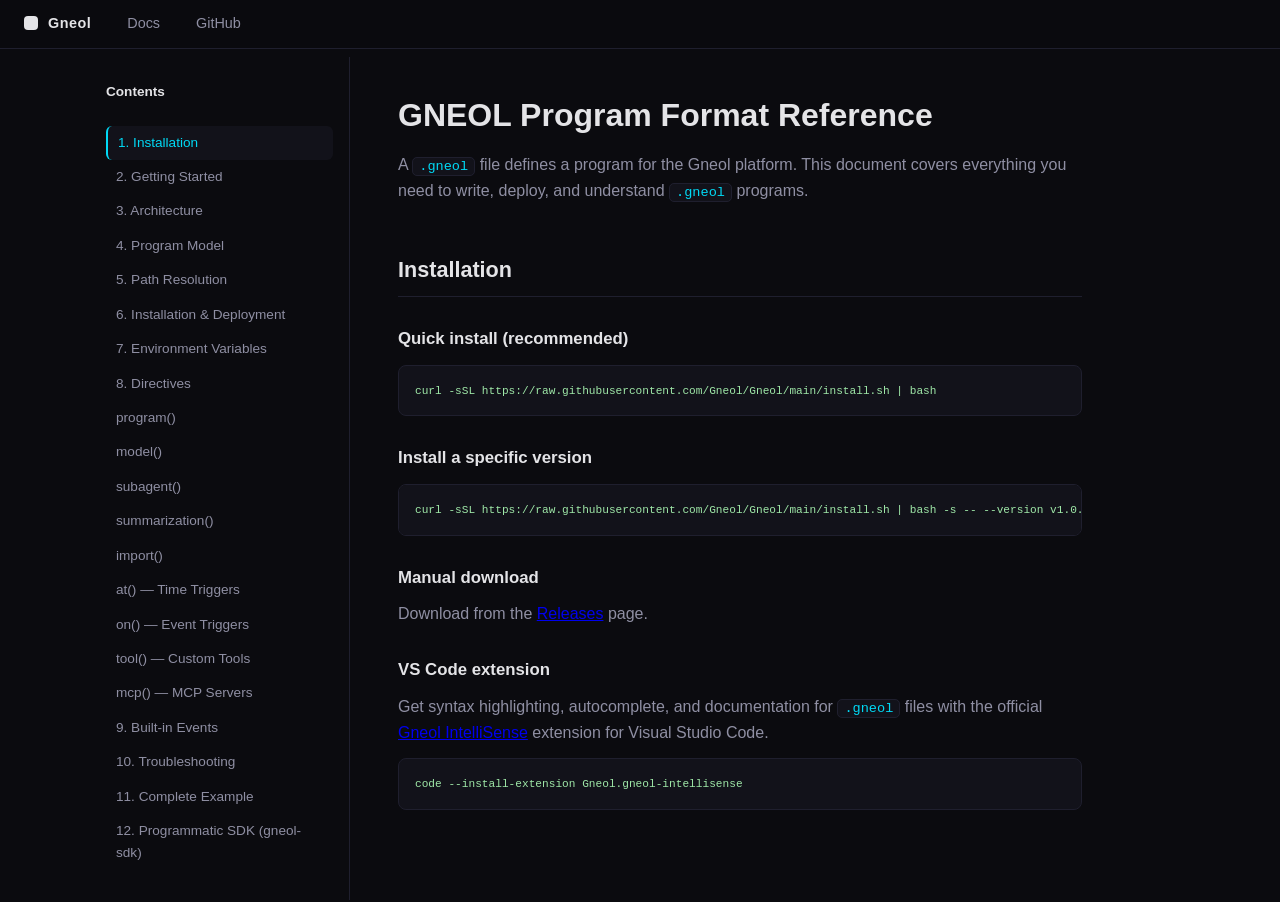
==== docs/index.html @ 024ddbb0 "docs: add Architecture section and .avatar() directive documentation - Architecture: local backgroun" ====
<!DOCTYPE html>
<html lang="en">
  <head>
    <meta charset="UTF-8" />
    <meta name="viewport" content="width=device-width, initial-scale=1.0" />
    <title>GNEOL Program Format Reference — Gneol Docs</title>
    <meta name="description" content="Complete reference for writing .gneol programs: program headers, models, subagents, triggers, tools, and MCP servers." />
    <style>
      :root {
        --bg: #0b0b0f;
        --bg-elev: #12121a;
        --border: #1f1f2e;
        --text: #e4e4e7;
        --text-dim: #8f8fa3;
        --accent: #6c5ce7;
        --accent-2: #00d9f5;
      }
      * { margin: 0; padding: 0; box-sizing: border-box; }
      body {
        font-family: -apple-system, BlinkMacSystemFont, "Segoe UI", Roboto, sans-serif;
        background: var(--bg);
        color: var(--text);
        line-height: 1.65;
      }
      code, pre {
        font-family: "SF Mono", Menlo, Monaco, Consolas, monospace;
      }
      .topbar {
        position: sticky;
        top: 0;
        background: rgba(11,11,15,0.9);
        backdrop-filter: blur(10px);
        border-bottom: 1px solid var(--border);
        padding: 12px 24px;
        display: flex;
        align-items: center;
        gap: 20px;
      }
      .topbar a {
        color: var(--text-dim);
        text-decoration: none;
        font-size: 0.9rem;
        margin-right: 16px;
      }
      .topbar a:hover, .topbar a.logo:hover { color: var(--text); }
      .topbar a.logo { color: var(--text); font-weight: 700; letter-spacing: 0.5px; }
      .topbar a.logo::before {
        content: "";
        display: inline-block;
        width: 14px;
        height: 14px;
        background: var(--text);
        border-radius: 4px;
        margin-right: 10px;
        vertical-align: -2px;
      }
      .layout {
        display: grid;
        grid-template-columns: 260px 1fr;
        max-width: 1100px;
        margin: 0 auto;
      }
      .sidebar {
        position: sticky;
        top: 57px;
        height: calc(100vh - 57px);
        overflow-y: auto;
        border-right: 1px solid var(--border);
        padding: 24px 16px;
        font-size: 0.85rem;
      }
      .sidebar a {
        display: block;
        color: var(--text-dim);
        text-decoration: none;
        padding: 6px 10px;
        border-radius: 6px;
      }
      .sidebar a:hover {
        color: var(--text);
        background: var(--bg-elev);
      }
      .content {
        padding: 40px 48px 80px;
        max-width: 780px;
      }
      .doc-section { display: none; }
      .doc-section.active { display: block; }
      .sidebar a.active { color: var(--accent-2); background: var(--bg-elev); border-left: 2px solid var(--accent-2); }
      h1 { font-size: 2rem; margin-bottom: 8px; }
      h2 {
        font-size: 1.35rem;
        margin: 48px 0 16px;
        padding-bottom: 8px;
        border-bottom: 1px solid var(--border);
      }
      h3 { font-size: 1.05rem; margin: 28px 0 10px; }
      h4 { margin: 20px 0 8px; }
      p { margin: 10px 0; color: var(--text-dim); }
      ul, ol { margin: 10px 0 10px 24px; color: var(--text-dim); }
      li { margin: 4px 0; }
      code {
        background: var(--bg-elev);
        border: 1px solid var(--border);
        padding: 1px 6px;
        border-radius: 5px;
        font-size: 0.85em;
        color: var(--accent-2);
      }
      pre {
        background: var(--bg-elev);
        border: 1px solid var(--border);
        border-radius: 8px;
        padding: 14px 16px;
        overflow-x: auto;
        margin: 12px 0;
        font-size: 0.82rem;
      }
      pre code { background: none; border: none; padding: 0; color: #9fe8a8; }
      table {
        border-collapse: collapse;
        width: 100%;
        margin: 12px 0;
        font-size: 0.85rem;
      }
      th, td {
        border: 1px solid var(--border);
        padding: 8px 12px;
        text-align: left;
        color: var(--text-dim);
      }
      th { background: var(--bg-elev); color: var(--text); }
      .note {
        background: rgba(108,92,231,0.08);
        border-left: 3px solid var(--accent);
        padding: 10px 14px;
        border-radius: 0 6px 6px 0;
        margin: 12px 0;
        font-size: 0.9rem;
        color: var(--text-dim);
      }
      .note strong { color: var(--text); }
      .arch { text-align: center; margin: 20px 0; }
      .arch-node {
        display: inline-block;
        border: 1px solid var(--border);
        background: var(--bg-elev);
        border-radius: 8px;
        padding: 10px 18px;
        font-size: 0.8rem;
        color: var(--text-dim);
        min-width: 150px;
      }
      .arch-node strong { display: block; color: var(--text); font-size: 0.78rem; letter-spacing: 0.6px; margin-bottom: 2px; }
      .arch-server { border-color: var(--accent); box-shadow: 0 0 24px rgba(108,92,231,0.18); }
      .arch-cols { display: flex; justify-content: center; gap: 16px; flex-wrap: wrap; margin-top: 14px; }
      .arch-col { display: flex; flex-direction: column; align-items: center; }
      .arch-arrow { color: var(--accent-2); line-height: 1; margin-bottom: 4px; font-size: 0.9rem; }
      @media (max-width: 820px) {
        .layout { grid-template-columns: 1fr; }
        .sidebar { display: none; }
        .content { padding: 24px 20px 60px; }
        .mobile-nav {
          display: block;
          position: sticky;
          top: 57px;
          z-index: 100;
          padding: 12px 20px;
          background: var(--bg);
          border-bottom: 1px solid var(--border);
        }
        .mobile-nav select {
          width: 100%;
          background: var(--bg-elev);
          color: var(--text);
          border: 1px solid var(--border);
          border-radius: 0;
          font-family: inherit;
          font-size: 0.85rem;
          padding: 8px 10px;
          outline: none;
        }
      }
      .mobile-nav { display: none; }
    
    </style>
    <noscript><style>.doc-section { display: block !important; }</style></noscript>
  </head>
  <body>
    <div class="topbar">
      <a href="../" class="logo">Gneol</a>
      <a href="#getting-started">Docs</a>
      <a href="https://github.com/Gneol/Gneol" target="_blank" rel="noopener">GitHub</a>
    </div>

    <div class="mobile-nav">
      <select id="mobile-section-select" aria-label="Jump to section"></select>
    </div>

    <div class="layout">
      <nav class="sidebar">
        <strong>Contents</strong>
        <br /><br />
        <a href="#installation">1. Installation</a>
        <a href="#getting-started">2. Getting Started</a>
        <a href="#architecture">3. Architecture</a>
        <a href="#program-model">4. Program Model</a>
        <a href="#path-resolution">5. Path Resolution</a>
        <a href="#installation-deployment">6. Installation &amp; Deployment</a>
        <a href="#env-vars">7. Environment Variables</a>
        <a href="#directives">8. Directives</a>
        <a href="#program">program()</a>
        <a href="#model">model()</a>
        <a href="#subagent">subagent()</a>
        <a href="#summarization">summarization()</a>
        <a href="#import">import()</a>
        <a href="#at">at() — Time Triggers</a>
        <a href="#on">on() — Event Triggers</a>
        <a href="#tool">tool() — Custom Tools</a>
        <a href="#mcp">mcp() — MCP Servers</a>
        <a href="#built-in-events">9. Built-in Events</a>
        <a href="#troubleshooting">10. Troubleshooting</a>
        <a href="#complete-example">11. Complete Example</a>
        <a href="#sdk">12. Programmatic SDK (gneol-sdk)</a>
      </nav>

      <main class="content">
        <h1>GNEOL Program Format Reference</h1>
        <p>A <code>.gneol</code> file defines a program for the Gneol platform. This document covers everything you need to write, deploy, and understand <code>.gneol</code> programs.</p>

        
<div class="doc-section" id="sec-installation">
<h2 id="installation">
Installation</h2>
        <h3>Quick install (recommended)</h3>
<pre><code>curl -sSL https://raw.githubusercontent.com/Gneol/Gneol/main/install.sh | bash</code></pre>
        <h3>Install a specific version</h3>
<pre><code>curl -sSL https://raw.githubusercontent.com/Gneol/Gneol/main/install.sh | bash -s -- --version v1.0.0</code></pre>
        <h3>Manual download</h3>
        <p>Download from the <a href="https://github.com/Gneol/Gneol/releases" target="_blank" rel="noopener">Releases</a> page.</p>
        <h3>VS Code extension</h3>
        <p>
          Get syntax highlighting, autocomplete, and documentation for
          <code>.gneol</code> files with the official
          <a href="https://marketplace.visualstudio.com/items?itemName=Gneol.gneol-intellisense" target="_blank" rel="noopener">Gneol IntelliSense</a>
          extension for Visual Studio Code.
        </p>
<pre><code>code --install-extension Gneol.gneol-intellisense</code></pre>

        
</div>
<div class="doc-section" id="sec-getting-started">
<h2 id="getting-started">
Getting Started</h2>
        <p>A minimal <code>.gneol</code> program is just a header:</p>
<pre><code>program("Hello World")
  .model("fast-llm")</code></pre>
        <div class="note"><strong>Note:</strong> model tags that are not declared in the file must already exist on the local runtime (e.g. pre-cached tags shipped with fresh installs or added via <code>gneol model</code>).</div>
        <p>Save it as <code>hello.gneol</code>, then deploy:</p>
<pre><code>gneol deploy -f hello.gneol -i</code></pre>
        <p>This deploys the program and starts an interactive chat session. To watch the file and redeploy automatically on every save, use <code>-w</code> instead:</p>
<pre><code>gneol deploy -f hello.gneol -w</code></pre>
        <p>Then talk to your agent:</p>
<pre><code>gneol        # start an interactive session in the current directory
gneol -a     # list and select an existing agent, then start chatting</code></pre>
        <p>That creates an agent named after your program title. Agents are the workers of Gneol: they receive messages, call functions, and execute triggers. From here you can add models, subagents, triggers, tools, and MCP servers as described below.</p>

        
</div>
<div class="doc-section" id="sec-architecture">
<h2 id="architecture">
Architecture</h2>
        <p>Gneol runs as a <strong>local background server</strong>. It holds all runtime state &mdash; souls, programs, models, tools, triggers, event buckets, and sessions &mdash; under <code>~/.gneol</code>, and listens on a local port (default <code>3999</code>). The <code>gneol</code> terminal command is a lightweight <strong>client</strong> that connects to that server. Keeping state in one place is what makes Gneol's system of cooperating agents work.</p>

        <div class="arch">
          <div class="arch-node arch-server">
            <strong>GNEOL SERVER</strong>
            local daemon &middot; state in ~/.gneol &middot; default port 3999
          </div>
          <div class="arch-cols">
            <div class="arch-col">
              <span class="arch-arrow">&#9650;</span>
              <div class="arch-node"><strong>gneol</strong>CLI / terminal</div>
            </div>
          </div>
        </div>

        <p>Start the server explicitly:</p>
<pre><code>gneol start           # start the local server (foreground)
gneol start -d        # start it in the background and detach
gneol start -p 4000   # listen on a custom port instead of 3999</code></pre>

        <p>Check whether it is up with <code>gneol status</code>, and shut it down with <code>gneol stop</code>.</p>

        <p>With the server running, calling <code>gneol</code> on its own starts an interactive session in the current directory.</p>

        <h3>Programs</h3>
        <p>When you run <code>gneol</code> in a directory that has no <code>index.gneol</code>, it asks how you would like to proceed and can create a starter program there. To deploy a program under any other name, point <code>deploy</code> at the file:</p>
<pre><code>gneol deploy -f custom.gneol   # deploy a program with any name</code></pre>

        <div class="note"><strong>Note:</strong> the server owns the runtime state, so a deployment is applied there rather than in your local directory.</div>

        

</div>

<div class="doc-section" id="sec-program-model">
<h2 id="program-model">
Program Model</h2>
        <p>Gneol programs describe a system of cooperating agents. For the client/server runtime that hosts them, see <a href="#architecture">Architecture</a>.</p>
        <ul>
          <li><strong>Program</strong> — a <code>.gneol</code> file. Defines models, subagents, triggers, tools, and MCP connections.</li>
          <li><strong>Agent</strong> — a worker spawned from the program header. Each agent has a name, traits, backstory, workspace, and a model.</li>
          <li><strong>Subagent</strong> — a specialized child agent declared with <code>subagent("Name")</code>. Useful for delegating focused tasks (CI monitoring, UI debugging, etc.).</li>
          <li><strong>Trigger</strong> — <code>at()</code> (time-based) or <code>on()</code> (event-based) blocks that fire actions automatically.</li>
          <li><strong>Tool</strong> — a function an agent can call. Built-ins come from the platform; custom ones come from <code>tool()</code> scripts or MCP servers.</li>
          <li><strong>MCP Server</strong> — an external Model Context Protocol server whose tools become callable by agents.</li>
        </ul>
        <p>A deployed program creates a root agent. It can dispatch work to its subagents (e.g., via trigger routing with <code>.sentinel("Name")</code>).</p>

        
</div>
<div class="doc-section" id="sec-path-resolution">
<h2 id="path-resolution">
Path Resolution</h2>
        <p><strong>All relative paths in a <code>.gneol</code> file resolve relative to the directory containing that <code>.gneol</code> file</strong> — not the process CWD and not the agent workspace.</p>
        <p>This applies to:</p>
        <ul>
          <li><code>.context("Label").resource("path")</code></li>
          <li><code>import("path")</code></li>
          <li><code>.script("path")</code> in <code>tool()</code></li>
          <li><code>.config("path")</code> in <code>mcp()</code></li>
          <li><code>.ifExec("path", ...)</code> in <code>at()</code>/<code>on()</code></li>
        </ul>
        <p>Absolute paths and URLs are used as-is.</p>

        
</div>
<div class="doc-section" id="sec-installation-deployment">
<h2 id="installation-deployment">
Installation &amp; Deployment</h2>
        <p>Programs are deployed with the Gneol CLI. Start the runtime first if it isn't already running:</p>
<pre><code>gneol start          # start the runtime (--daemonize to run in background)
gneol deploy -f path/to/file.gneol          # deploy once
gneol deploy -f path/to/file.gneol -i       # deploy, then start an interactive session
gneol deploy -f path/to/file.gneol -w       # watch the file and redeploy on save</code></pre>
        <p><code>deploy</code> reconciles runtime state with your <code>.gneol</code> script:</p>
        <ol>
          <li>Parses the <code>.gneol</code> file and its <code>import()</code>s.</li>
          <li>Creates/updates the root agent for the program.</li>
          <li>Applies model bindings, subagent declarations, and triggers.</li>
          <li>Loads custom <code>tool()</code> scripts.</li>
          <li>Connects <code>mcp()</code> servers and syncs their tools.</li>
          <li>Rebuilds the agent's function list so new tools are immediately available.</li>
        </ol>
        <div class="note"><strong>Note:</strong> some sync steps (e.g., MCP connections) require a runtime restart to take full effect.</div>
        <p>Use <code>-i</code> to jump straight into a chat after deploying, or <code>-w</code> to watch your <code>.gneol</code> file and auto-redeploy every time you save.</p>
        <h3>Other useful commands</h3>
        <table>
          <tr><th>Command</th><th>Purpose</th></tr>
          <tr><td><code>gneol agent list</code></td><td>List agents on the local runtime.</td></tr>
          <tr><td><code>gneol agent scaffold &lt;name&gt;</code></td><td>Generate an agent scaffold as a <code>.gneol</code> snippet.</td></tr>
          <tr><td><code>gneol model list</code></td><td>List models on the local runtime.</td></tr>
          <tr><td><code>gneol mcp list</code></td><td>List MCP servers.</td></tr>
          <tr><td><code>gneol tool list</code></td><td>List tools.</td></tr>
          <tr><td><code>gneol event list</code></td><td>List events.</td></tr>
          <tr><td><code>gneol schedule list</code></td><td>List scheduled triggers.</td></tr>
          <tr><td><code>gneol secrets &lt;action&gt; [key] [value]</code></td><td>Manage encrypted API key store (<code>list</code>, <code>get</code>, <code>set</code>, <code>delete</code>).</td></tr>
          <tr><td><code>gneol convert</code></td><td>Convert <code>.gneol</code> to/from JSON or YAML.</td></tr>
          <tr><td><code>gneol rollback [target]</code></td><td>Rollback a previous deployment or resource change.</td></tr>
          <tr><td><code>gneol stop</code></td><td>Stop the runtime.</td></tr>
          <tr><td><code>gneol -a</code></td><td>List and select an existing agent, then start chatting.</td></tr>
        </table>
        <p>Run <code>gneol --help</code> for the full command list.</p>
        <div class="note"><strong>API keys:</strong> store secrets with <code>gneol secrets set &lt;key&gt; &lt;value&gt;</code>, then reference them from your program with <code>program().env(".env")</code> or <code>.model().apiKey("ENV_VAR")</code> — no hard-coded keys in your <code>.gneol</code> file.</div>

        
</div>

<div class="doc-section" id="sec-env-vars">
<h2 id="env-vars">Environment Variables</h2>
        <p>There are three ways to provide environment variables and API keys to your Gneol programs:</p>

        <h3>1. Global Secret Store (gneol secrets)</h3>
        <p>Store API keys and tokens globally, encrypted on your machine:</p>
<pre><code>gneol secrets set OPENROUTER_API_KEY sk-...
gneol secrets list
gneol secrets get OPENROUTER_API_KEY
gneol secrets delete OPENROUTER_API_KEY</code></pre>
        <p>Reference keys by name in your <code>.gneol</code> file — no hard-coded secrets:</p>
<pre><code>model("fast-llm")
  .provider("openrouter")
  .modelId("openai/gpt-4o-mini")
  .apiKey("OPENROUTER_API_KEY")</code></pre>

        <h3>2. Per-Program Env File</h3>
        <p>Point your program at a <code>.env</code> file on disk. Variables are injected into the program environment:</p>
<pre><code>program("My App")
  .env(".env")</code></pre>
        <p>If omitted, Gneol auto-detects a <code>.env</code> file in the program directory.</p>

        <h3>3. Shell Environment</h3>
        <p>Export variables in your terminal shell before running Gneol — available to all programs:</p>
<pre><code>export OPENROUTER_API_KEY=sk-...
gneol deploy -f hello.gneol</code></pre>

        
</div>
<div class="doc-section" id="sec-directives">
<h2 id="directives">
Directives</h2>

        <h3 id="program">1. program()</h3>
        <p>The program header. Every <code>.gneol</code> file must contain exactly one <code>program()</code> directive. <code>import()</code> directives may appear before it; all other directives must come after.</p>
<pre><code>program("Title")</code></pre>
        <table>
          <tr><th>Sub-function</th><th>Description</th></tr>
          <tr><td><code>.model("tag")</code></td><td>Assigns the parent agent's model tag.</td></tr>
          <tr><td><code>.use("agentId")</code></td><td>Binds the program to a specific existing agent. Usually auto-injected on install.</td></tr>
          <tr><td><code>.env("path")</code></td><td>Specifies an env file path (default: auto-detect).</td></tr>
          <tr><td><code>.context("Label").text("static text")</code></td><td>Injects static context into the system message.</td></tr>
          <tr><td><code>.context("Label").resource("path/or/url")</code></td><td>Loads file/URL content into the system message.</td></tr>
          <tr><td><code>.id("agentId")</code></td><td>Explicitly sets the agent ID. Unless you know what you're doing, let it be auto-injected.</td></tr>
          <tr><td><code>.avatar("path/or/url")</code></td><td>Sets the agent's avatar: a local <code>.glb</code> file path or an <code>http(s)://</code> URL pointing at a 3D model. Stored on the soul as <code>avatarUri</code>. Relative paths resolve against the program directory, preferring an <code>avatar/</code> subfolder when the file lives there.</td></tr>
        </table>
<pre><code>program("My App")
  .model("fast-llm")
  .env(".env")
  .context("Policy").text("Never share internal keys.")
  .context("FAQ").resource("./docs/faq.md")
  .avatar("src/avatar/Casual3_Female.glb")</code></pre>

        <div class="note"><strong>Avatars:</strong> the model is served at <code>GET /avatar?id=&lt;soulId&gt;</code> &mdash; remote URLs get a <code>302</code> redirect, local <code>.glb</code> files are served directly as <code>model/gltf-binary</code>. Opening the avatar client with <code>?id=&lt;soulId&gt;</code> loads the model and registers its animation clips, which enables <code>Internal.fetchAvatarAnimations</code> and <code>Internal.animateAvatar</code>.</div>

        <h3 id="model">2. model()</h3>
        <p>Declares a model binding for a tag used by agents, subagents, or summarization.</p>
<pre><code>model("tag")</code></pre>
        <table>
          <tr><th>Sub-function</th><th>Description</th></tr>
          <tr><td><code>.provider("name")</code></td><td>The provider name (e.g., <code>openrouter</code>). Required if <code>.apiKey()</code> is set.</td></tr>
          <tr><td><code>.modelId("id")</code></td><td>The model identifier (e.g., <code>openai/gpt-4o</code>).</td></tr>
          <tr><td><code>.apiKey("ENV_VAR")</code></td><td>Env variable name holding the API key.</td></tr>
          <tr><td><code>.temperature(0.7)</code></td><td>0.0 to 1.0.</td></tr>
          <tr><td><code>.maxTokens(4000)</code></td><td>Max output tokens.</td></tr>
          <tr><td><code>.rateLimit(10)</code></td><td>Requests per minute.</td></tr>
        </table>
        <div class="note"><strong>Validation:</strong> <code>provider</code> and <code>apiKey</code> must always be paired.</div>
<pre><code>model("deepseek-v4-flash")
  .provider("openrouter")
  .modelId("deepseek/deepseek-chat")
  .apiKey("DEEPSEEK_API_KEY")
  .temperature(0.7)
  .maxTokens(4000)

model("eagle-eye")
  .provider("openrouter")
  .modelId("openai/gpt-4o")
  .apiKey("OPENROUTER_API_KEY")
  .temperature(0.2)
  .maxTokens(4000)</code></pre>

        <h3 id="subagent">3. subagent()</h3>
        <p>Declares a specialized child agent. (The older <code>sentinel()</code> keyword is deprecated — use <code>subagent()</code> directly in new programs; the example below shows the modern form.)</p>
<pre><code>subagent("Name")</code></pre>
        <table>
          <tr><th>Sub-function</th><th>Description</th></tr>
          <tr><td><code>.model("tag")</code></td><td>Assigns a model tag (empty name = wildcard for all).</td></tr>
          <tr><td><code>.id("agent_id")</code></td><td>Assigns an immutable identifier (used for lookups on re-parse).</td></tr>
          <tr><td><code>.description("text")</code></td><td>Sets the subagent's specialty/description (updates on re-parse).</td></tr>
          <tr><td><code>.backstory("text")</code></td><td>Sets the subagent's persona/instructions.</td></tr>
        </table>
        <p>All sub-functions are optional per subagent.</p>
<pre><code>subagent("Marcus")
  .model("eagle-eye")
  .description("CI monitoring specialist")
  .backstory("You are a CI sentinel. Watch pipelines and report failures.")</code></pre>
        <p>A wildcard declaration applies its model to all subagents that don't declare one:</p>
<pre><code>subagent().model("deepseek-v4-flash")</code></pre>

        <h3 id="summarization">4. summarization()</h3>
        <p>Configures how conversations are summarized for the program's agents.</p>
<pre><code>summarization()</code></pre>
        <table>
          <tr><th>Sub-function</th><th>Description</th></tr>
          <tr><td><code>.model("tag")</code></td><td>Model tag to use for summarization.</td></tr>
          <tr><td><code>.prompt("...")</code></td><td>Summarization prompt (inline text, file path, or URL).</td></tr>
        </table>
<pre><code>summarization()
  .model("fast-llm")
  .prompt("tl;dr in 3 bullets")</code></pre>

        <h3 id="import">5. import()</h3>
        <p>Recursively resolves another <code>.gneol</code> file and inlines its contents. Imported files should be <strong>fragments</strong>: they may contain any directive except another <code>program()</code> header (headers and sub-directives are stripped on import). Circular imports are detected and skipped. Imports can appear anywhere in the file.</p>
<pre><code>import("common.gneol")</code></pre>
<pre><code>// common.gneol — a fragment with shared declarations
model("shared-model")
  .provider("openai")
  .modelId("gpt-4o-mini")
  .apiKey("OPENAI_API_KEY")</code></pre>

        <h3 id="at">6. at() — Time-Based Triggers</h3>
        <p>Schedules an action to run at specific times or intervals.</p>
<pre><code>at("timeExpr")</code></pre>
        <h4>Supported Time Expressions</h4>
        <table>
          <tr><th>Expression</th><th>Meaning</th></tr>
          <tr><td><code>+10s</code> / <code>+5min</code> / <code>+2h</code> / <code>+1d</code></td><td>Relative from deployment time.</td></tr>
          <tr><td><code>9am</code> / <code>3pm</code> / <code>9:40am</code></td><td>Absolute 12-hour (agent's local timezone).</td></tr>
          <tr><td><code>14:30</code> / <code>18:00</code></td><td>Absolute 24-hour (agent's local timezone).</td></tr>
          <tr><td><code>every:30mins</code> / <code>every:1h</code></td><td>Recurring interval.</td></tr>
          <tr><td><code>every:Mon</code> / <code>every:Tuesday</code></td><td>Day of week.</td></tr>
          <tr><td><code>every:1st</code> / <code>every:15th</code></td><td>Day of month.</td></tr>
        </table>
        <p>Fires are executed while the runtime is running; a missed fire while the runtime is down is not retroactively queued.</p>
        <h4>Sub-functions</h4>
        <table>
          <tr><th>Sub-function</th><th>Description</th></tr>
          <tr><td><code>.max(N)</code></td><td>Max triggers before auto-stop.</td></tr>
          <tr><td><code>.do("message")</code></td><td>Action message sent to the agent (or routed subagent). Chainable: <code>.do("a").do("b")</code>.</td></tr>
          <tr><td><code>.resource("path")</code></td><td>Attach file/URL context to the action.</td></tr>
          <tr><td><code>.if("condition text")</code></td><td>LLM-evaluated condition; action only runs if true.</td></tr>
          <tr><td><code>.ifExec("script", "operator", "expected")</code></td><td>Runs a shell script and compares stdout to expected. Operators: <code>eq</code> (default), <code>lt</code>, <code>gt</code>, <code>contains</code>. Two-arg form uses <code>eq</code>.</td></tr>
          <tr><td><code>.sentinel("name")</code></td><td>Route the action to a subagent (deprecated alias).</td></tr>
          <tr><td><code>.modify()</code></td><td>Tag for review.</td></tr>
        </table>
<pre><code>at("every:10min")
  .if("Backend health endpoint is reachable")
  .do("Run health probe")
  .max(1)</code></pre>
<pre><code>at("every:5min")
  .ifExec("./scripts/health.sh", "ok")
  .do("Health check passed.")
  .max(3)</code></pre>
<pre><code>at("every:1min")
  .ifExec("./scripts/cpu.sh", "gt", "80")
  .do("CPU threshold exceeded.")
  .max(5)</code></pre>

        <h3 id="on">7. on() — Event-Based Triggers</h3>
        <p>Fires when an event is received. Events are pushed to the agent via the platform; see <a href="#built-in-events">Built-in Events</a>. (The <code>.sentinel("name")</code> routing option below is a deprecated alias for routing to a subagent — use the subagent's name directly.)</p>
<pre><code>on("eventName")</code></pre>
        <table>
          <tr><th>Sub-function</th><th>Description</th></tr>
          <tr><td><code>.maxSize(N)</code></td><td>Max pending jobs before auto-fire (fires once threshold reached).</td></tr>
          <tr><td><code>.delay(N)</code></td><td>Debounce window in seconds (coalesces rapid events).</td></tr>
          <tr><td><code>.do("message")</code></td><td>Action message. Chainable: <code>.do("a").do("b")</code>.</td></tr>
          <tr><td><code>.resource("path")</code></td><td>Attach file/URL context.</td></tr>
          <tr><td><code>.if("condition text")</code></td><td>LLM-evaluated condition.</td></tr>
          <tr><td><code>.sentinel("name")</code></td><td>Route to a subagent (deprecated alias).</td></tr>
          <tr><td><code>.modify()</code></td><td>Tag for review.</td></tr>
          <tr><td><code>.max(N)</code></td><td>Max triggers before auto-stop (global limit).</td></tr>
        </table>
<pre><code>on("deploy-event")
  .maxSize(1)
  .delay(10)
  .if("Latest CI passed")
  .do("Run deployment.")
  .sentinel("Marcus")</code></pre>

        <h3 id="tool">8. tool() — Custom Tool Scripts</h3>
        <p>Declares a custom tool module from a worker script.</p>
<pre><code>tool("name")</code></pre>
        <table>
          <tr><th>Sub-function</th><th>Description</th></tr>
          <tr><td><code>.script("path")</code></td><td>Path to the worker script (relative or absolute).</td></tr>
          <tr><td><code>.description("text")</code></td><td>Human-readable description of the module.</td></tr>
        </table>
        <p>Worker scripts are written with the Gneol SDK (<code>gneol-sdk</code>, npm). See <a href="#sdk">Programmatic SDK — Custom tool scripts</a> for how to define tools.</p>
        <p>After install, tools are available as <code>tool.&lt;ModuleName&gt;.&lt;toolName&gt;()</code>. Action logs from <code>action()</code> are forwarded to the session stream.</p>
<pre><code>tool("CustomTool")
  .script("./custom_tool.js")</code></pre>

        <h3 id="mcp">9. mcp() — MCP Server Declarations</h3>
        <p>Connects MCP servers and syncs their tools into the agent's function list. <code>mcp("name").config(...)</code> uses the standard MCP config JSON format.</p>
<pre><code>mcp("name")</code></pre>
        <table>
          <tr><th>Sub-function</th><th>Description</th></tr>
          <tr><td><code>.config("path/or/url")</code></td><td>Local JSON config file path, or URL to a remote config.</td></tr>
          <tr><td><code>.token("ENV_VAR")</code></td><td>Chainable. Adds auth tokens: first token becomes <code>Authorization: Bearer</code> (HTTP) or <code>TOKEN</code> env (STDIO); extras become <code>X-Token-2</code> (HTTP) / <code>TOKEN_2</code> (STDIO).</td></tr>
        </table>
        <p><strong>Config format:</strong></p>
<pre><code>{
  "mcpServers": {
    "filesystem": {
      "command": "npx",
      "args": ["-y", "@modelcontextprotocol/server-filesystem", "/tmp"]
    },
    "exa": {
      "url": "https://mcp.exa.ai/mcp"
    }
  }
}</code></pre>
        <p>Supports <code>stdio</code> (<code>command</code>/<code>args</code>) and HTTP Streamable (<code>url</code>) transports. Optional <code>env</code>/<code>headers</code> fields are supported; <code>${VAR}</code> placeholders are expanded from the environment.</p>
<pre><code>mcp("test-servers")
  .config("mcp-servers.json")

mcp("secure-api")
  .config("mcp-remote.json")
  .token("MY_API_TOKEN")</code></pre>

        
</div>
<div class="doc-section" id="sec-built-in-events">
<h2 id="built-in-events">
Built-in Events</h2>
        <table>
          <tr><th>Event</th><th>Fired when</th></tr>
          <tr><td><code>Idle</code></td><td>The agent is idle (no pending work). Often used for keep-alive checks.</td></tr>
          <tr><td><code>deploy-event</code></td><td>A program is deployed/redeployed (useful for CI-triggered deployments).</td></tr>
          <tr><td><code>message</code></td><td>A user or agent message arrives.</td></tr>
        </table>
        <p>Custom application events can be emitted by tools/scripts; <code>on("name")</code> listens for any event pushed to the agent.</p>

        
</div>
<div class="doc-section" id="sec-troubleshooting">
<h2 id="troubleshooting">
Troubleshooting</h2>
        <h4>Deploy fails with "missing model binding"</h4>
        <p>Every <code>.model("tag")</code> reference in the header/subagents must have a matching <code>model("tag")</code> block, or the tag must already be cached.</p>
        <h4>MCP tools not appearing</h4>
        <p>Ensure <code>mcp()</code> config paths are correct, then restart the runtime after deploy; HTTP servers may require network access. Tools appear prefixed with the declared MCP name: <code>mcp.&lt;name&gt;.&lt;toolName&gt;</code> (e.g., <code>mcp.test-servers.&lt;toolName&gt;</code>).</p>
        <h4>Trigger never fires</h4>
        <p>Check the <code>at()</code> / <code>on()</code> conditions. LLM-evaluated <code>.if()</code> can fail silently; try removing it to isolate.</p>
        <h4><code>ifExec</code> not matching</h4>
        <p>Confirm the script is executable and its stdout exactly matches (or use <code>contains</code>). Paths resolve relative to the <code>.gneol</code> file.</p>
        <h4>Subagent not receiving routed actions</h4>
        <p>Verify the subagent name matches a <code>subagent("Name")</code> declaration exactly.</p>

        
</div>

<div class="doc-section" id="sec-complete-example">
<h2 id="complete-example">
Complete Example</h2>
<pre><code>program("Dispatch Test")
  .model("deepseek-v4-flash") // ensure a model("deepseek-v4-flash") block exists or the tag is cached
  .env(".env")
  .context("Policy").text("Never share internal keys.")
  .context("FAQ").resource("./docs/faq.md")
  .avatar("src/avatar/Casual3_Female.glb")

model("deepseek-v4-flash")
  .provider("openrouter")
  .modelId("deepseek/deepseek-chat")
  .apiKey("DEEPSEEK_API_KEY")
  .temperature(0.7)
  .maxTokens(4000)

model("eagle-eye")
  .provider("openrouter")
  .modelId("openai/gpt-4o")
  .apiKey("OPENROUTER_API_KEY")
  .temperature(0.2)
  .maxTokens(4000)

subagent("Marcus")
  .model("eagle-eye")
  .description("CI sentinel")

subagent().model("deepseek-v4-flash")

summarization().model("deepseek-v4-flash").prompt("tl;dr in 3 bullets")

tool("CustomTool")
  .script("./custom_tool.js")

mcp("test-servers")
  .config("mcp-servers.json")

at("every:10min")
  .if("Context feature is fully working")
  .do("Log: Context feature is done.")
  .max(1)

on("deploy-event")
  .maxSize(1)
  .if("Latest CI passed")
  .do("Run deployment.")

at("every:5min")
  .ifExec("./scripts/health.sh", "ok")
  .do("Health check passed.")
  .max(3)

at("every:1min")
  .ifExec("./scripts/cpu.sh", "gt", "80")
  .do("CPU threshold exceeded.")
  .max(5)</code></pre>
      
</div>

<div class="doc-section" id="sec-sdk">
<h2 id="sdk">Programmatic SDK (gneol-sdk)</h2>
        <p>The <a href="https://www.npmjs.com/package/gneol-sdk" target="_blank" rel="noopener"><code>gneol-sdk</code></a> package builds <code>.gneol</code> programs from TypeScript or JavaScript. Instead of editing script text by hand, you compose the program through typed accessors — models, subagents, triggers, tools, MCP servers, summarization, imports — then write it to disk and deploy it with the Gneol CLI.</p>

        <h3>Prerequisites</h3>
        <ul>
          <li><strong>Node.js</strong> v16 or later.</li>
          <li><strong>Gneol CLI</strong> on your <code>PATH</code> — the SDK shells out to it for <code>save()</code> and <code>deploy()</code>. Gneol ships as a single self-contained binary (no npm package):</li>
        </ul>
<pre><code>curl -sSL https://raw.githubusercontent.com/Gneol/Gneol/main/install.sh | bash</code></pre>

        <h3>Installation</h3>
<pre><code>npm install gneol-sdk</code></pre>

        <h3>Quick start</h3>
        <p>Import <code>Program</code>, point it at the <code>.gneol</code> file you want to build, populate it, then <code>save()</code> and <code>deploy()</code>:</p>
<pre><code>import { Program } from "gneol-sdk";

// 1. Point the Program at a .gneol file (created on first save)
const program = new Program("./support-triage.gneol");

// 2. Set the program header
program.header.set({ name: "Support Triage", model: "fast-llm" });

// 3. Declare a model binding
await program.models.create({
  name: "fast-llm",
  provider: "openrouter",
  modelId: "openai/gpt-4o-mini",
  apiKey: "OPENROUTER_API_KEY",
  temperature: 0.1,
  maxTokens: 1024,
});

// 4. Declare a subagent
await program.sentinels.create({
  name: "BillingBot",
  model: "fast-llm",
  description: "Handles payment, refund, and invoice inquiries.",
});

// 5. Route a scheduled trigger to it
await program.triggers.create({
  timeExpr: "every:30min",
  do: ["Run escalation check for tickets older than 4 hours."],
  sentinel: "BillingBot",
  max: 48, // 48 runs x 30min = 24 hours of coverage
});

// 6. Write the .gneol file, then deploy it
await program.save();   // → ./support-triage.gneol
await program.deploy(); // → gneol deploy -f ./support-triage.gneol</code></pre>

        <h3>Directive accessors</h3>
        <p>Every directive in this reference is an accessor on the <code>Program</code> instance, so you create, list, update, and delete them as objects instead of editing script text by hand. The generated output is the same plain-text <code>.gneol</code> format documented above.</p>
        <table>
          <tr><th>Directive</th><th>Accessor</th><th>Methods</th></tr>
          <tr><td>Header</td><td><code>program.header</code></td><td><code>.set()</code>, <code>.get()</code>, <code>.clear()</code></td></tr>
          <tr><td>Model</td><td><code>program.models</code></td><td><code>.create()</code>, <code>.get()</code>, <code>.list()</code>, <code>.update()</code>, <code>.delete()</code>, <code>.clear()</code></td></tr>
          <tr><td>Subagent</td><td><code>program.sentinels</code></td><td><code>.create()</code>, <code>.get()</code>, <code>.list()</code>, <code>.update()</code>, <code>.delete()</code>, <code>.clear()</code></td></tr>
          <tr><td>Summarization</td><td><code>program.summarizations</code></td><td><code>.create()</code>, <code>.get()</code>, <code>.list()</code>, <code>.update()</code>, <code>.delete()</code>, <code>.clear()</code></td></tr>
          <tr><td>Tool</td><td><code>program.tools</code></td><td><code>.create()</code>, <code>.get()</code>, <code>.list()</code>, <code>.update()</code>, <code>.delete()</code>, <code>.clear()</code></td></tr>
          <tr><td>MCP server</td><td><code>program.mcp</code></td><td><code>.create()</code>, <code>.get()</code>, <code>.list()</code>, <code>.update()</code>, <code>.delete()</code>, <code>.clear()</code></td></tr>
          <tr><td>Trigger (<code>at()</code> / <code>on()</code>)</td><td><code>program.triggers</code></td><td><code>.create()</code>, <code>.get()</code>, <code>.list()</code>, <code>.update()</code>, <code>.delete()</code>, <code>.clear()</code></td></tr>
          <tr><td>Import</td><td><code>program.imports</code></td><td><code>.add()</code>, <code>.remove()</code>, <code>.list()</code>, <code>.clear()</code></td></tr>
        </table>
        <p>Every accessor returns the new resource id as a string from <code>.create()</code>, and <code>.list()</code> returns each item with its <code>resourceId</code> attached.</p>

        <h3>Triggers, MCP, tools, and imports</h3>
<pre><code>// Event-driven trigger (generates on()) with debounce and a pending-job threshold
await program.triggers.create({
  eventName: "new-ticket",
  do: ["Classify ticket by category.", "Route to the appropriate subagent."],
  maxSize: 10, // fire once 10 pending jobs accumulate
  delay: 5,    // debounce 5 seconds
});

// Daily scheduled trigger (generates at())
await program.triggers.create({ timeExpr: "9am", do: ["Generate daily support summary."] });

// MCP server — config is the MCP config JSON as a string
await program.mcp.create({
  name: "account-db",
  config: JSON.stringify({ type: "http", url: "https://internal-api.example.com/mcp" }),
});

// Custom tool — points at a worker script (see below)
await program.tools.create({
  name: "ticket-lookup",
  script: "./tools/ticket-lookup.js",
  description: "Search and retrieve customer support tickets by ID or email.",
});

// Summarization
await program.summarizations.create({
  model: "summary-model",
  prompt: "Summarize all resolved tickets in the last 24 hours.",
});

// Shared .gneol fragments
program.imports.add("shared/escalation-policies.gneol");</code></pre>

        <h3>Naming: subagents and sentinels</h3>
        <p>The SDK keeps the original TypeScript names: the accessor is <code>program.sentinels</code> and the trigger routing field is <code>sentinel</code>. In the generated <code>.gneol</code> text both appear as <code>subagent()</code>, matching the directive documented in this reference — so <code>program.sentinels.create({ name: "BillingBot", ... })</code> plus <code>{ sentinel: "BillingBot" }</code> on a trigger produces <code>subagent("BillingBot")</code> and routes the action to it.</p>

        <h3>Custom tool scripts</h3>
        <p>The script referenced by <code>tool()</code> <code>.script()</code> (see <a href="#tool">tool() — Custom Tool Scripts</a>) is a worker module built with the SDK's <code>Module</code> class. Each <code>.tool()</code> definition declares its input and output schemas with <code>zod</code>, plus optional <code>action</code> (a log line forwarded to the session stream) and <code>auth</code> (permission gate) hooks.</p>
<pre><code>import { Module, z } from "gneol-sdk";

const mod = new Module("TicketLookup");

mod.tool({
  name: "lookupTicket",
  description: "Retrieve a support ticket by ID.",
  parameters: z.object({ ticketId: z.string() }),
  output: z.object({ subject: z.string(), status: z.string() }),
  auth: async () =&gt; true,
  action: async (args) =&gt; `lookupTicket ${args.ticketId}`,
  func: async (args) =&gt; ({ subject: "Refund not received", status: "open" }),
});

mod.parse(); // starts the worker message loop</code></pre>
        <p>Registered tools are callable by the agent as <code>tool.&lt;ModuleName&gt;.&lt;toolName&gt;()</code> — for example <code>tool.TicketLookup.lookupTicket()</code>.</p>

        <h3>Server and Module</h3>
        <p>Beyond program authoring, the package exports <code>Server</code> (hosts one or more <code>Module</code> instances over a socket) and <code>execAsync</code> (a promise wrapper around shell execution).</p>
<pre><code>import { Server, Module } from "gneol-sdk";

const server = new Server();            // new Server(url?, scid?)
const events = await server.serve(4000, [modA, modB]);
await server.close();</code></pre>

        <h3>What is on disk</h3>
        <p>A <code>Program</code> holds its directives in memory. <code>save()</code> serializes them and shells out to <code>gneol convert</code> to write the <code>.gneol</code> file at the path given to the constructor. <code>deploy(outputPath?)</code> does the same conversion — optionally to a different path — and then runs <code>gneol deploy -f &lt;path&gt;</code>.</p>
        <p>Keep your SDK source and the generated <code>.gneol</code> file under version control (for example git). To roll back, check out the previous version and re-run <code>program.deploy()</code>.</p>
        <p><a href="https://www.npmjs.com/package/gneol-sdk" target="_blank" rel="noopener">Read the full SDK guide on npm</a></p>
</div>

      </main>

    <script>
      // Docs navigation — show one section at a time
      (function () {
        var links = document.querySelectorAll(".sidebar a");
        var sections = document.querySelectorAll(".doc-section");

        function showSection(id) {
          sections.forEach(function (s) {
            s.classList.remove("active");
            if (s.id === "sec-" + id) s.classList.add("active");
          });
          links.forEach(function (l) {
            l.classList.remove("active");
            if (l.getAttribute("href") === "#" + id) l.classList.add("active");
          });
          var sel = document.getElementById("mobile-section-select");
          if (sel && sel.value !== id) sel.value = id;
        }

        links.forEach(function (link) {
          link.addEventListener("click", function (e) {
            var id = link.getAttribute("href").slice(1);
            var target = document.getElementById("sec-" + id);
            // Sub-items (e.g. program(), model()) live under Directives
            if (target) {
              showSection(id);
            } else {
              showSection("directives");
            }
            // Keep active highlight on the parent item for sub-item clicks
            if (!target) {
              links.forEach(function (l) {
                l.classList.remove("active");
                if (l.getAttribute("href") === "#directives") l.classList.add("active");
              });
              var sel = document.getElementById("mobile-section-select");
              if (sel) sel.value = "directives";
            }
          });
        });

        // Build mobile select options from sidebar links, showing top-level sections
        var sel = document.getElementById("mobile-section-select");
        if (sel) {
          var seen = {};
          links.forEach(function (l) {
            var id = l.getAttribute("href").slice(1);
            var label = l.textContent.replace(/^\d+\.\s*/, "");
            if (id === "directives" || !document.getElementById("sec-" + id)) return;
            if (seen[id]) return;
            seen[id] = true;
            var opt = document.createElement("option");
            opt.value = id;
            opt.textContent = label;
            sel.appendChild(opt);
          });
          sel.addEventListener("change", function () {
            showSection(sel.value);
            window.scrollTo({ top: 0, behavior: "smooth" });
          });
        }

        // Show first section by default if none active
        if (!document.querySelector(".doc-section.active") && sections.length) {
          sections[0].classList.add("active");
          showSection(sections.length ? sections[0].id.slice(4) : "");
        }
        if (!document.querySelector(".sidebar a.active")) {
          var first = links[0];
          if (first) first.classList.add("active");
        }
      })();
    </script>
</div>
  </body>
</html>
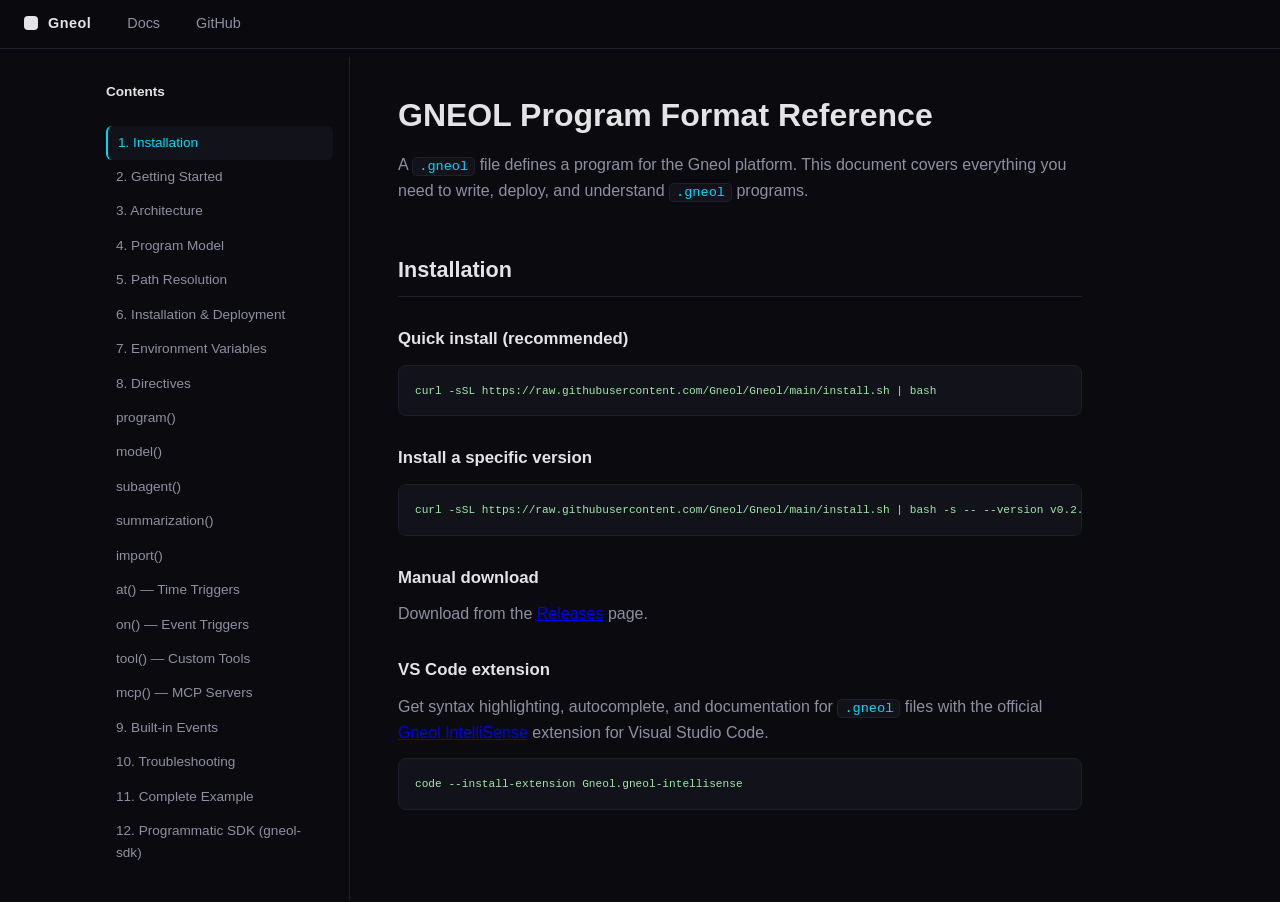
==== commit b287fdf7: "docs: fix install version tag and document program persistence - Install command referenced --versio" ====
--- a/docs/index.html
+++ b/docs/index.html
@@ -235,7 +235,7 @@
         <h3>Quick install (recommended)</h3>
 <pre><code>curl -sSL https://raw.githubusercontent.com/Gneol/Gneol/main/install.sh | bash</code></pre>
         <h3>Install a specific version</h3>
-<pre><code>curl -sSL https://raw.githubusercontent.com/Gneol/Gneol/main/install.sh | bash -s -- --version v1.0.0</code></pre>
+<pre><code>curl -sSL https://raw.githubusercontent.com/Gneol/Gneol/main/install.sh | bash -s -- --version v0.2.5</code></pre>
         <h3>Manual download</h3>
         <p>Download from the <a href="https://github.com/Gneol/Gneol/releases" target="_blank" rel="noopener">Releases</a> page.</p>
         <h3>VS Code extension</h3>
@@ -291,6 +291,13 @@
 gneol start -p 4000   # listen on a custom port instead of 3999</code></pre>
 
         <p>Check whether it is up with <code>gneol status</code>, and shut it down with <code>gneol stop</code>.</p>
+
+        <p><strong>Programs outlive the terminal.</strong> Once deployed, a program runs inside the detached runtime — closing your terminal does not stop your agents, scheduled triggers, or event listeners. Programs only stop when you ask them to, or when the machine they run on shuts down.</p>
+
+<pre><code>gneol stop -f hello.gneol   # stop one program, leave the runtime up
+gneol stop                  # shut down the whole runtime</code></pre>
+
+        <p>Nothing is registered to auto-start on reboot, so after a restart bring the runtime back with <code>gneol start -d</code> — or simply run any <code>gneol</code> command, which starts it for you if it is not already listening.</p>
 
         <p>With the server running, calling <code>gneol</code> on its own starts an interactive session in the current directory.</p>
 
@@ -368,7 +375,8 @@
           <tr><td><code>gneol secrets &lt;action&gt; [key] [value]</code></td><td>Manage encrypted API key store (<code>list</code>, <code>get</code>, <code>set</code>, <code>delete</code>).</td></tr>
           <tr><td><code>gneol convert</code></td><td>Convert <code>.gneol</code> to/from JSON or YAML.</td></tr>
           <tr><td><code>gneol rollback [target]</code></td><td>Rollback a previous deployment or resource change.</td></tr>
-          <tr><td><code>gneol stop</code></td><td>Stop the runtime.</td></tr>
+          <tr><td><code>gneol stop -f &lt;file&gt;</code></td><td>Stop a single program runtime, leaving the server running.</td></tr>
+          <tr><td><code>gneol stop</code></td><td>Stop the whole runtime.</td></tr>
           <tr><td><code>gneol -a</code></td><td>List and select an existing agent, then start chatting.</td></tr>
         </table>
         <p>Run <code>gneol --help</code> for the full command list.</p>
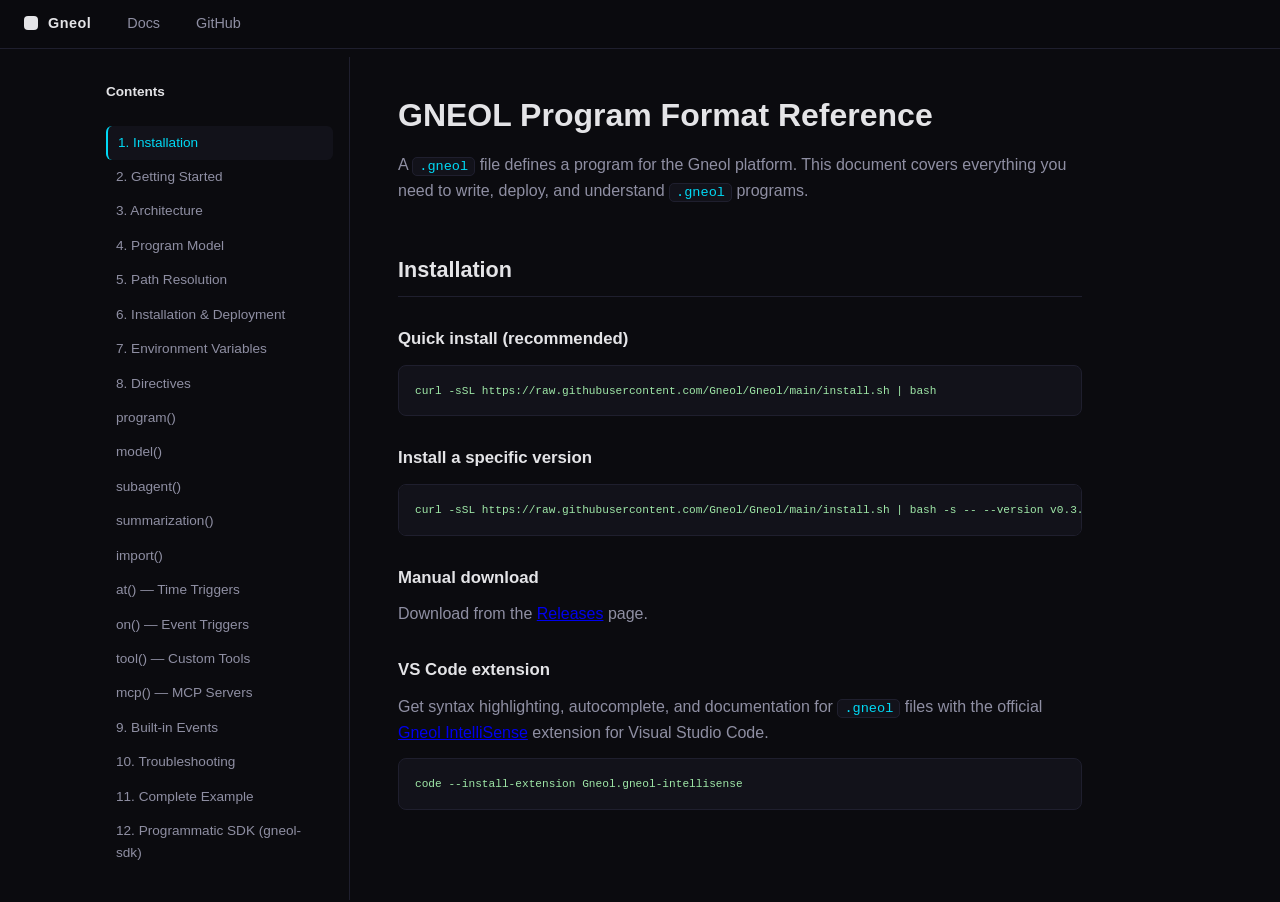
==== commit 95cbe86d: "chore: bump pinned install version to v0.3.0 in landing page, docs, README, codespaces script" ====
--- a/docs/index.html
+++ b/docs/index.html
@@ -235,7 +235,7 @@
         <h3>Quick install (recommended)</h3>
 <pre><code>curl -sSL https://raw.githubusercontent.com/Gneol/Gneol/main/install.sh | bash</code></pre>
         <h3>Install a specific version</h3>
-<pre><code>curl -sSL https://raw.githubusercontent.com/Gneol/Gneol/main/install.sh | bash -s -- --version v0.2.5</code></pre>
+<pre><code>curl -sSL https://raw.githubusercontent.com/Gneol/Gneol/main/install.sh | bash -s -- --version v0.3.0</code></pre>
         <h3>Manual download</h3>
         <p>Download from the <a href="https://github.com/Gneol/Gneol/releases" target="_blank" rel="noopener">Releases</a> page.</p>
         <h3>VS Code extension</h3>
@@ -294,8 +294,8 @@
 
         <p><strong>Programs outlive the terminal.</strong> Once deployed, a program runs inside the detached runtime — closing your terminal does not stop your agents, scheduled triggers, or event listeners. Programs only stop when you ask them to, or when the machine they run on shuts down.</p>
 
-<pre><code>gneol stop -f hello.gneol   # stop one program, leave the runtime up
-gneol stop                  # shut down the whole runtime</code></pre>
+<pre><code>gneol stop -f hello.gneol   # stops the program
+gneol stop                  # stops the runtime</code></pre>
 
         <p>Nothing is registered to auto-start on reboot, so after a restart bring the runtime back with <code>gneol start -d</code> — or simply run any <code>gneol</code> command, which starts it for you if it is not already listening.</p>
 
@@ -375,7 +375,7 @@
           <tr><td><code>gneol secrets &lt;action&gt; [key] [value]</code></td><td>Manage encrypted API key store (<code>list</code>, <code>get</code>, <code>set</code>, <code>delete</code>).</td></tr>
           <tr><td><code>gneol convert</code></td><td>Convert <code>.gneol</code> to/from JSON or YAML.</td></tr>
           <tr><td><code>gneol rollback [target]</code></td><td>Rollback a previous deployment or resource change.</td></tr>
-          <tr><td><code>gneol stop -f &lt;file&gt;</code></td><td>Stop a single program runtime, leaving the server running.</td></tr>
+          <tr><td><code>gneol stop -f &lt;file&gt;</code></td><td>Stop a single program.</td></tr>
           <tr><td><code>gneol stop</code></td><td>Stop the whole runtime.</td></tr>
           <tr><td><code>gneol -a</code></td><td>List and select an existing agent, then start chatting.</td></tr>
         </table>
